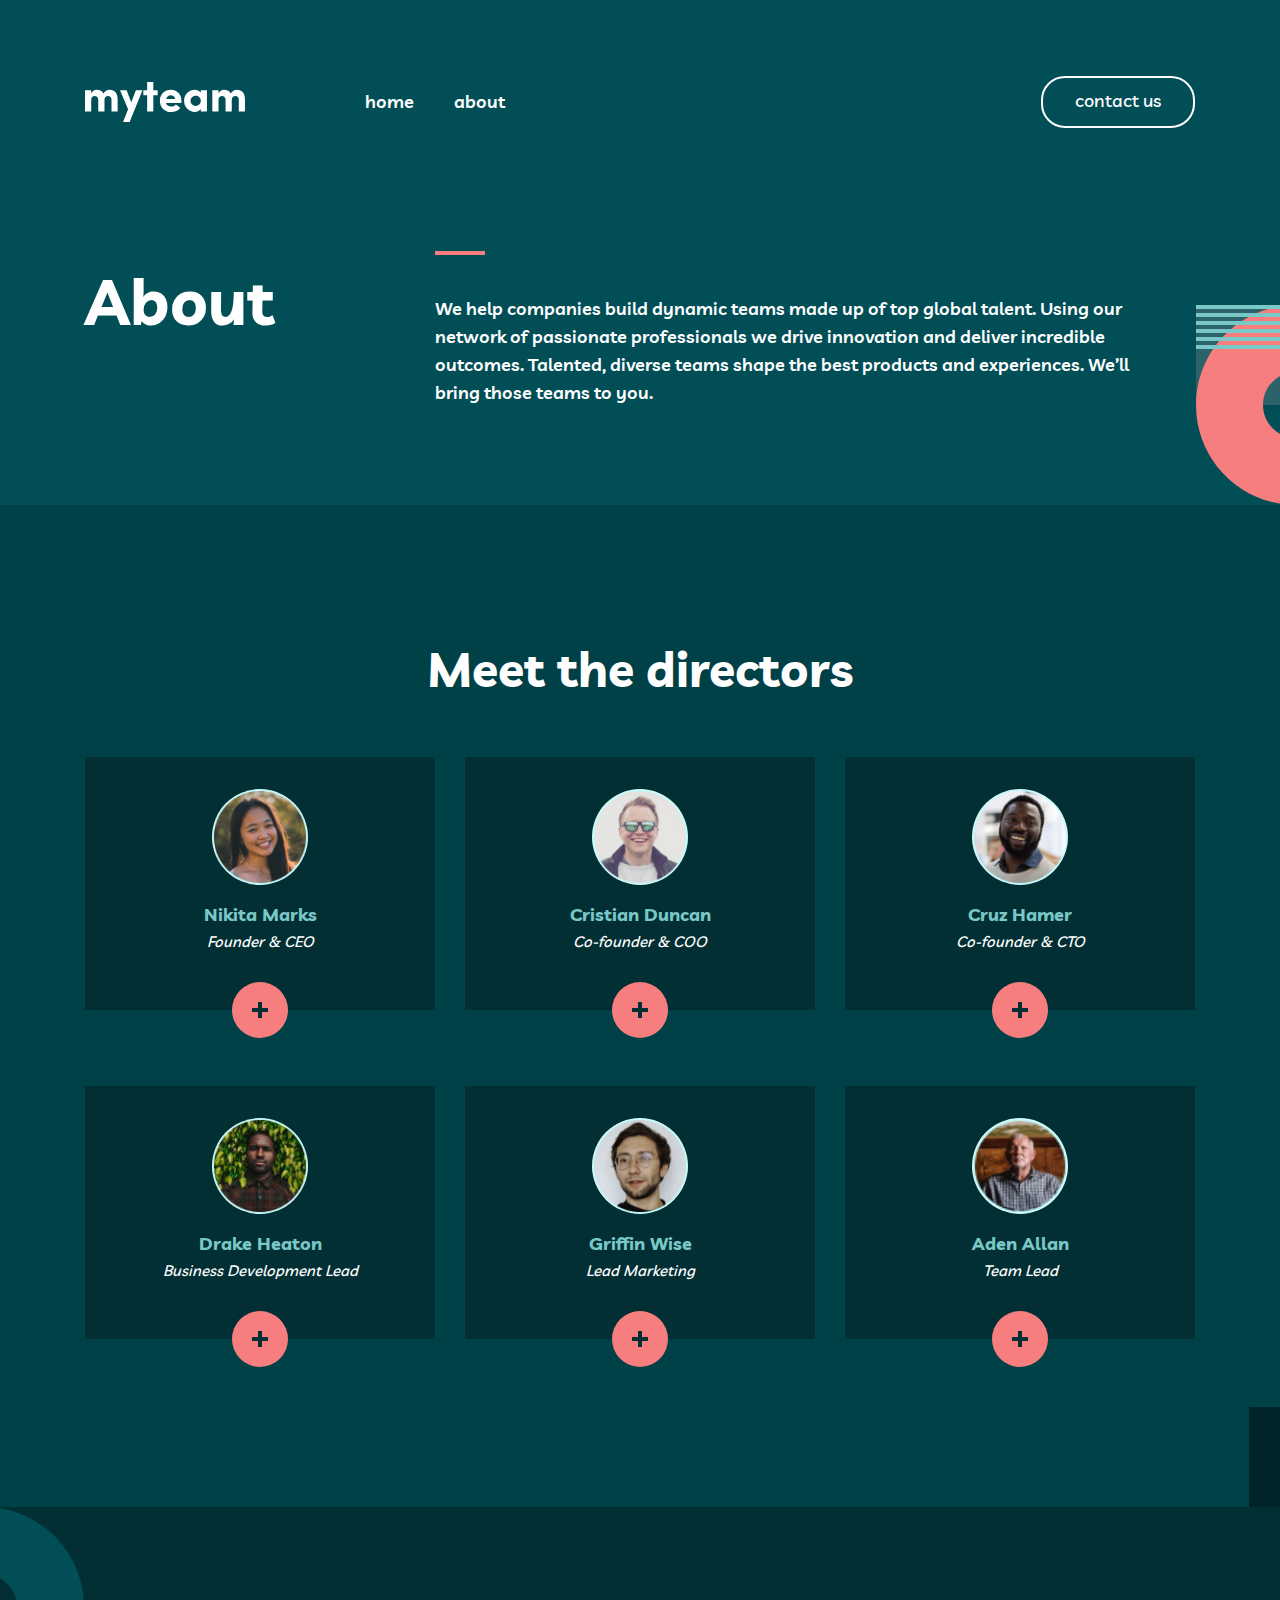
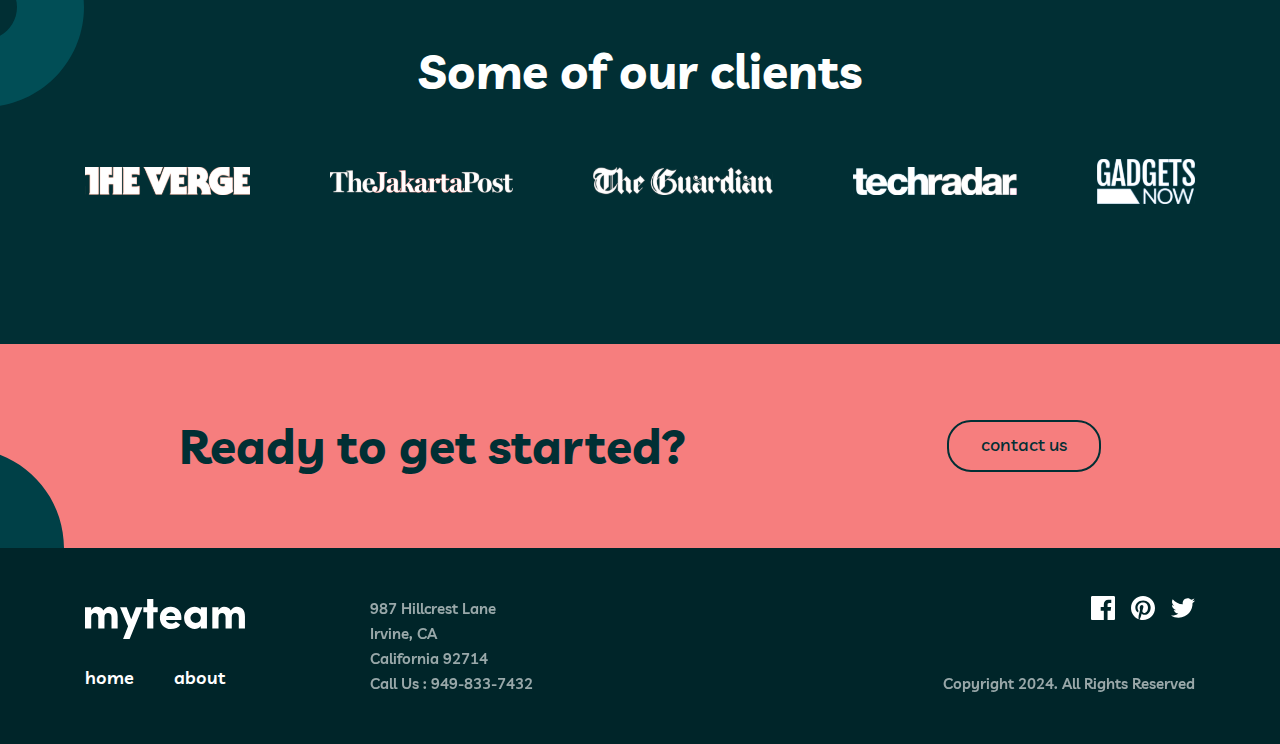
==== about.html @ db84885c "add about page" ====
<!DOCTYPE html>
<html lang="en">
<head>
  <meta charset="UTF-8">
  <meta name="viewport" content="width=device-width, initial-scale=1.0">
  <title>My team</title>

  <link rel="stylesheet" href="style/normalize.css">
  <link rel="stylesheet" href="style/style.css">
</head>
<body>

  <!-- SITE HEADER  -->
  <header class="site-header">
    <div class="site-header__container container">
      <a class="site-header__main-link logo" href="index.html">
        <img class="logo__img" src="./img/myteam.svg" alt="Site logo " width="160" height="40">
      </a>

      <ul class="sitenav">

        <li class="sitenav__list">
          <a class="sitenav__link" href="index.html">home</a>
        </li>
        <li class="sitenav__list">
          <a class="sitenav__link" href="about.html">about</a>
        </li>

      </ul>

      <button class="button button--green" type="button">contact us</button>
    </div>
  </header>
  <!-- /SITE HEADER  -->


  <!-- MAIN CONTENT  -->
  <main class="main-content">


    <!-- /AHERO  -->
    <div class="ahero">
      <div class="container">
        <div class="ahero__container">

         <div class="ahero__wrapper-title">
          <h2 class="ahero__title">About</h2>
         </div>

         <div class="ahero__wrapper-text">
          <p class="ahero__text">We help companies build dynamic teams made up of top global talent. Using our network of passionate professionals we drive innovation and deliver incredible outcomes. Talented, diverse teams shape the best products and experiences. We’ll bring those teams to you.</p>
         </div>

         <img class="ahero__posture" src="img/about__posture.svg" alt="" width="200" height="200">

        </div>
      </div>
    </div>
    <!-- /AHERO -->


    <!-- DIRECTORS  -->
    <div class="director">
      <div class="container">
        <div class="director__container">


          <!-- POSTURES  -->
          <img class="director__posture-left" src="img/directors-left.svg" alt="" width="200" height="200">
          <img class="director__posture-right" src="img/directors-right.svg" alt="" width="147" height="100">
          <!-- POSTURES  -->


          <h3 class="director__title">Meet the directors</h3>

          <ul class="director__list">

            <li class="director__item">

              <div class="director__item-inner">
                <img class="director__img" src="img/nikita.jpg" alt="Employee Image" width="96" height="96" srcset="img/nikita.jpg 1x,img/nikita@2x.jpg 2x">
              <span class="director__name">Nikita Marks</span>
              <span class="director__position">Founder & CEO</span>
              </div>



              <div class="director__item-inner-back back close">
               <span class="back__name">Nikita Marks</span>
               <span class="back__text">“Empowered teams create truly amazing products. Set the north star and let them follow it.”</span>
               <div class="back__socials">
                <a class="back__socials-link" href="#">
                  <svg class="back__socilas-icon"  width="24" height="20" viewBox="0 0 24 20" fill="none" xmlns="http://www.w3.org/2000/svg">
                    <path d="M24 2.55699C23.117 2.94899 22.168 3.21299 21.172 3.33199C22.189 2.72299 22.97 1.75799 23.337 0.607986C22.386 1.17199 21.332 1.58199 20.21 1.80299C19.313 0.845986 18.032 0.247986 16.616 0.247986C13.437 0.247986 11.101 3.21399 11.819 6.29299C7.728 6.08799 4.1 4.12799 1.671 1.14899C0.381 3.36199 1.002 6.25699 3.194 7.72299C2.388 7.69699 1.628 7.47599 0.965 7.10699C0.911 9.38799 2.546 11.522 4.914 11.997C4.221 12.185 3.462 12.229 2.69 12.081C3.316 14.037 5.134 15.46 7.29 15.5C5.22 17.123 2.612 17.848 0 17.54C2.179 18.937 4.768 19.752 7.548 19.752C16.69 19.752 21.855 12.031 21.543 5.10599C22.505 4.41099 23.34 3.54399 24 2.55699Z" fill="CurrentColor"/>
                    </svg>

                </a>
                <a class="back__socials-link" href="#">
                  <svg class="back__socilas-icon" width="20" height="20" viewBox="0 0 20 20" fill="none" xmlns="http://www.w3.org/2000/svg">
                    <g id="icon-linkedin">
                    <path id="Shape" fill-rule="evenodd" clip-rule="evenodd" d="M2 0H18C19.1 0 20 0.9 20 2V18C20 19.1 19.1 20 18 20H2C0.9 20 0 19.1 0 18V2C0 0.9 0.9 0 2 0ZM6 17V8H3V17H6ZM4.5 6.3C3.5 6.3 2.7 5.5 2.7 4.5C2.7 3.5 3.5 2.7 4.5 2.7C5.5 2.7 6.3 3.5 6.3 4.5C6.3 5.5 5.5 6.3 4.5 6.3ZM14 17H17V11.3C17 9.4 15.4 7.8 13.5 7.8C12.6 7.8 11.5 8.4 11 9.2V8H8V17H11V11.7C11 10.9 11.7 10.2 12.5 10.2C13.3 10.2 14 10.9 14 11.7V17Z" fill="CurrentColor"/>
                    </g>
                    </svg>

                </a>
               </div>
              </div>


              <button class="director__plus">
                <img class="director__button-icon" src="img/plus.svg" alt="" width="4" height="16">
              </button>
            </li>



            <li class="director__item">
              <div class="director__item-inner">
                <img class="director__img" src="img/cristian.jpg" alt="Employee Image" width="96" height="96" srcset="img/cristian.jpg 1x, img/cristian@2x.jpg 2x">
              <span class="director__name">Cristian Duncan</span>
              <span class="director__position">Co-founder & COO</span>

              </div>



              <div class="director__item-inner-back back close">
               <span class="back__name">Cristian Duncan</span>
               <span class="back__text">“Lorem ipsum dolor sit amet consectetur adipisicing elit. Consequuntur at eos blanditiis voluptates.”</span>
               <div class="back__socials">
                <a class="back__socials-link" href="#">
                  <svg class="back__socilas-icon"  width="24" height="20" viewBox="0 0 24 20" fill="none" xmlns="http://www.w3.org/2000/svg">
                    <path d="M24 2.55699C23.117 2.94899 22.168 3.21299 21.172 3.33199C22.189 2.72299 22.97 1.75799 23.337 0.607986C22.386 1.17199 21.332 1.58199 20.21 1.80299C19.313 0.845986 18.032 0.247986 16.616 0.247986C13.437 0.247986 11.101 3.21399 11.819 6.29299C7.728 6.08799 4.1 4.12799 1.671 1.14899C0.381 3.36199 1.002 6.25699 3.194 7.72299C2.388 7.69699 1.628 7.47599 0.965 7.10699C0.911 9.38799 2.546 11.522 4.914 11.997C4.221 12.185 3.462 12.229 2.69 12.081C3.316 14.037 5.134 15.46 7.29 15.5C5.22 17.123 2.612 17.848 0 17.54C2.179 18.937 4.768 19.752 7.548 19.752C16.69 19.752 21.855 12.031 21.543 5.10599C22.505 4.41099 23.34 3.54399 24 2.55699Z" fill="CurrentColor"/>
                    </svg>

                </a>
                <a class="back__socials-link" href="#">
                  <svg class="back__socilas-icon" width="20" height="20" viewBox="0 0 20 20" fill="none" xmlns="http://www.w3.org/2000/svg">
                    <g id="icon-linkedin">
                    <path id="Shape" fill-rule="evenodd" clip-rule="evenodd" d="M2 0H18C19.1 0 20 0.9 20 2V18C20 19.1 19.1 20 18 20H2C0.9 20 0 19.1 0 18V2C0 0.9 0.9 0 2 0ZM6 17V8H3V17H6ZM4.5 6.3C3.5 6.3 2.7 5.5 2.7 4.5C2.7 3.5 3.5 2.7 4.5 2.7C5.5 2.7 6.3 3.5 6.3 4.5C6.3 5.5 5.5 6.3 4.5 6.3ZM14 17H17V11.3C17 9.4 15.4 7.8 13.5 7.8C12.6 7.8 11.5 8.4 11 9.2V8H8V17H11V11.7C11 10.9 11.7 10.2 12.5 10.2C13.3 10.2 14 10.9 14 11.7V17Z" fill="CurrentColor"/>
                    </g>
                    </svg>

                </a>
               </div>
              </div>


              <button class="director__plus">
                <img class="director__button-icon" src="img/plus.svg" alt="" width="4" height="16">
              </button>
            </li>

            <li class="director__item">
             <div class="director__item-inner">
              <img class="director__img" src="img/cruz.jpg" alt="Employee Image" width="96" height="96" srcset="img/cruz.jpg 1x,img/cruz@2x.jpg 2x">
              <span class="director__name">Cruz Hamer</span>
              <span class="director__position">Co-founder & CTO</span>

             </div>



              <div class="director__item-inner-back back close">
               <span class="back__name">Cruz Hamer</span>
               <span class="back__text">“Lorem ipsum, dolor sit amet consectetur adipisicing elit. Architecto deleniti facere eos pariatur ullam!”</span>
               <div class="back__socials">
                <a class="back__socials-link" href="#">
                  <svg class="back__socilas-icon"  width="24" height="20" viewBox="0 0 24 20" fill="none" xmlns="http://www.w3.org/2000/svg">
                    <path d="M24 2.55699C23.117 2.94899 22.168 3.21299 21.172 3.33199C22.189 2.72299 22.97 1.75799 23.337 0.607986C22.386 1.17199 21.332 1.58199 20.21 1.80299C19.313 0.845986 18.032 0.247986 16.616 0.247986C13.437 0.247986 11.101 3.21399 11.819 6.29299C7.728 6.08799 4.1 4.12799 1.671 1.14899C0.381 3.36199 1.002 6.25699 3.194 7.72299C2.388 7.69699 1.628 7.47599 0.965 7.10699C0.911 9.38799 2.546 11.522 4.914 11.997C4.221 12.185 3.462 12.229 2.69 12.081C3.316 14.037 5.134 15.46 7.29 15.5C5.22 17.123 2.612 17.848 0 17.54C2.179 18.937 4.768 19.752 7.548 19.752C16.69 19.752 21.855 12.031 21.543 5.10599C22.505 4.41099 23.34 3.54399 24 2.55699Z" fill="CurrentColor"/>
                    </svg>

                </a>
                <a class="back__socials-link" href="#">
                  <svg class="back__socilas-icon" width="20" height="20" viewBox="0 0 20 20" fill="none" xmlns="http://www.w3.org/2000/svg">
                    <g id="icon-linkedin">
                    <path id="Shape" fill-rule="evenodd" clip-rule="evenodd" d="M2 0H18C19.1 0 20 0.9 20 2V18C20 19.1 19.1 20 18 20H2C0.9 20 0 19.1 0 18V2C0 0.9 0.9 0 2 0ZM6 17V8H3V17H6ZM4.5 6.3C3.5 6.3 2.7 5.5 2.7 4.5C2.7 3.5 3.5 2.7 4.5 2.7C5.5 2.7 6.3 3.5 6.3 4.5C6.3 5.5 5.5 6.3 4.5 6.3ZM14 17H17V11.3C17 9.4 15.4 7.8 13.5 7.8C12.6 7.8 11.5 8.4 11 9.2V8H8V17H11V11.7C11 10.9 11.7 10.2 12.5 10.2C13.3 10.2 14 10.9 14 11.7V17Z" fill="CurrentColor"/>
                    </g>
                    </svg>

                </a>
               </div>
              </div>


              <button class="director__plus">
                <img class="director__button-icon" src="img/plus.svg" alt="" width="4" height="16">
              </button>
            </li>

            <li class="director__item">
             <div class="director__item-inner">
               <img class="director__img" src="img/drake.jpg" alt="Employee Image" width="96" height="96" srcset="img/drake.jpg 1x, img/drake@2x.jpg 2x">
              <span class="director__name">Drake Heaton</span>
              <span class="director__position">Business Development Lead</span>

             </div>



              <div class="director__item-inner-back back close">
               <span class="back__name">Drake Heaton</span>
               <span class="back__text">“Lorem ipsum dolor sit amet, consectetur adipisicing elit. Ad, vel expedita.”</span>
               <div class="back__socials">
                <a class="back__socials-link" href="#">
                  <svg class="back__socilas-icon"  width="24" height="20" viewBox="0 0 24 20" fill="none" xmlns="http://www.w3.org/2000/svg">
                    <path d="M24 2.55699C23.117 2.94899 22.168 3.21299 21.172 3.33199C22.189 2.72299 22.97 1.75799 23.337 0.607986C22.386 1.17199 21.332 1.58199 20.21 1.80299C19.313 0.845986 18.032 0.247986 16.616 0.247986C13.437 0.247986 11.101 3.21399 11.819 6.29299C7.728 6.08799 4.1 4.12799 1.671 1.14899C0.381 3.36199 1.002 6.25699 3.194 7.72299C2.388 7.69699 1.628 7.47599 0.965 7.10699C0.911 9.38799 2.546 11.522 4.914 11.997C4.221 12.185 3.462 12.229 2.69 12.081C3.316 14.037 5.134 15.46 7.29 15.5C5.22 17.123 2.612 17.848 0 17.54C2.179 18.937 4.768 19.752 7.548 19.752C16.69 19.752 21.855 12.031 21.543 5.10599C22.505 4.41099 23.34 3.54399 24 2.55699Z" fill="CurrentColor"/>
                    </svg>

                </a>
                <a class="back__socials-link" href="#">
                  <svg class="back__socilas-icon" width="20" height="20" viewBox="0 0 20 20" fill="none" xmlns="http://www.w3.org/2000/svg">
                    <g id="icon-linkedin">
                    <path id="Shape" fill-rule="evenodd" clip-rule="evenodd" d="M2 0H18C19.1 0 20 0.9 20 2V18C20 19.1 19.1 20 18 20H2C0.9 20 0 19.1 0 18V2C0 0.9 0.9 0 2 0ZM6 17V8H3V17H6ZM4.5 6.3C3.5 6.3 2.7 5.5 2.7 4.5C2.7 3.5 3.5 2.7 4.5 2.7C5.5 2.7 6.3 3.5 6.3 4.5C6.3 5.5 5.5 6.3 4.5 6.3ZM14 17H17V11.3C17 9.4 15.4 7.8 13.5 7.8C12.6 7.8 11.5 8.4 11 9.2V8H8V17H11V11.7C11 10.9 11.7 10.2 12.5 10.2C13.3 10.2 14 10.9 14 11.7V17Z" fill="CurrentColor"/>
                    </g>
                    </svg>

                </a>
               </div>
              </div>


              <button class="director__plus">
                <img class="director__button-icon" src="img/plus.svg" alt="" width="4" height="16">
              </button>
            </li>

            <li class="director__item">
              <div class="director__item-inner">
                <img class="director__img" src="img/griffin.jpg" alt="Employee Image" width="96" height="96" srcset="img/griffin.jpg 1x, img/griffin@2x.jpg 2x">
              <span class="director__name">Griffin Wise</span>
              <span class="director__position">Lead Marketing</span>
              </div>



              <div class="director__item-inner-back back close">
               <span class="back__name">Griffin Wise</span>
               <span class="back__text">“Lorem, ipsum dolor sit amet consectetur adipisicing elit. Quibusdam debitis accusantium, officiis exercitationem hic labore.”</span>
               <div class="back__socials">
                <a class="back__socials-link" href="#">
                  <svg class="back__socilas-icon"  width="24" height="20" viewBox="0 0 24 20" fill="none" xmlns="http://www.w3.org/2000/svg">
                    <path d="M24 2.55699C23.117 2.94899 22.168 3.21299 21.172 3.33199C22.189 2.72299 22.97 1.75799 23.337 0.607986C22.386 1.17199 21.332 1.58199 20.21 1.80299C19.313 0.845986 18.032 0.247986 16.616 0.247986C13.437 0.247986 11.101 3.21399 11.819 6.29299C7.728 6.08799 4.1 4.12799 1.671 1.14899C0.381 3.36199 1.002 6.25699 3.194 7.72299C2.388 7.69699 1.628 7.47599 0.965 7.10699C0.911 9.38799 2.546 11.522 4.914 11.997C4.221 12.185 3.462 12.229 2.69 12.081C3.316 14.037 5.134 15.46 7.29 15.5C5.22 17.123 2.612 17.848 0 17.54C2.179 18.937 4.768 19.752 7.548 19.752C16.69 19.752 21.855 12.031 21.543 5.10599C22.505 4.41099 23.34 3.54399 24 2.55699Z" fill="CurrentColor"/>
                    </svg>

                </a>
                <a class="back__socials-link" href="#">
                  <svg class="back__socilas-icon" width="20" height="20" viewBox="0 0 20 20" fill="none" xmlns="http://www.w3.org/2000/svg">
                    <g id="icon-linkedin">
                    <path id="Shape" fill-rule="evenodd" clip-rule="evenodd" d="M2 0H18C19.1 0 20 0.9 20 2V18C20 19.1 19.1 20 18 20H2C0.9 20 0 19.1 0 18V2C0 0.9 0.9 0 2 0ZM6 17V8H3V17H6ZM4.5 6.3C3.5 6.3 2.7 5.5 2.7 4.5C2.7 3.5 3.5 2.7 4.5 2.7C5.5 2.7 6.3 3.5 6.3 4.5C6.3 5.5 5.5 6.3 4.5 6.3ZM14 17H17V11.3C17 9.4 15.4 7.8 13.5 7.8C12.6 7.8 11.5 8.4 11 9.2V8H8V17H11V11.7C11 10.9 11.7 10.2 12.5 10.2C13.3 10.2 14 10.9 14 11.7V17Z" fill="CurrentColor"/>
                    </g>
                    </svg>

                </a>
               </div>
              </div>



              <button class="director__plus">
                <img class="director__button-icon" src="img/plus.svg" alt="" width="4" height="16">
              </button>
            </li>

            <li class="director__item">
             <div class="director__item-inner">
               <img class="director__img" src="img/arthur.jpg" alt="Employee Image" width="96" height="96" srcset="img/arthur.jpg 1x,img/arthur@2x.jpg 2x">
              <span class="director__name">Aden Allan</span>
              <span class="director__position">Team Lead</span>

             </div>



              <div class="director__item-inner-back back close">
               <span class="back__name">Aden AllanqSW</span>
               <span class="back__text">“Empowered teams create truly amazing products. Set the north star and let them follow it.”</span>
               <div class="back__socials">
                <a class="back__socials-link" href="#">
                  <svg class="back__socilas-icon"  width="24" height="20" viewBox="0 0 24 20" fill="none" xmlns="http://www.w3.org/2000/svg">
                    <path d="M24 2.55699C23.117 2.94899 22.168 3.21299 21.172 3.33199C22.189 2.72299 22.97 1.75799 23.337 0.607986C22.386 1.17199 21.332 1.58199 20.21 1.80299C19.313 0.845986 18.032 0.247986 16.616 0.247986C13.437 0.247986 11.101 3.21399 11.819 6.29299C7.728 6.08799 4.1 4.12799 1.671 1.14899C0.381 3.36199 1.002 6.25699 3.194 7.72299C2.388 7.69699 1.628 7.47599 0.965 7.10699C0.911 9.38799 2.546 11.522 4.914 11.997C4.221 12.185 3.462 12.229 2.69 12.081C3.316 14.037 5.134 15.46 7.29 15.5C5.22 17.123 2.612 17.848 0 17.54C2.179 18.937 4.768 19.752 7.548 19.752C16.69 19.752 21.855 12.031 21.543 5.10599C22.505 4.41099 23.34 3.54399 24 2.55699Z" fill="CurrentColor"/>
                    </svg>

                </a>
                <a class="back__socials-link" href="#">
                  <svg class="back__socilas-icon" width="20" height="20" viewBox="0 0 20 20" fill="none" xmlns="http://www.w3.org/2000/svg">
                    <g id="icon-linkedin">
                    <path id="Shape" fill-rule="evenodd" clip-rule="evenodd" d="M2 0H18C19.1 0 20 0.9 20 2V18C20 19.1 19.1 20 18 20H2C0.9 20 0 19.1 0 18V2C0 0.9 0.9 0 2 0ZM6 17V8H3V17H6ZM4.5 6.3C3.5 6.3 2.7 5.5 2.7 4.5C2.7 3.5 3.5 2.7 4.5 2.7C5.5 2.7 6.3 3.5 6.3 4.5C6.3 5.5 5.5 6.3 4.5 6.3ZM14 17H17V11.3C17 9.4 15.4 7.8 13.5 7.8C12.6 7.8 11.5 8.4 11 9.2V8H8V17H11V11.7C11 10.9 11.7 10.2 12.5 10.2C13.3 10.2 14 10.9 14 11.7V17Z" fill="CurrentColor"/>
                    </g>
                    </svg>

                </a>
               </div>
              </div>


              <button class="director__plus">
                <img class="director__button-icon" src="img/plus.svg" alt="" width="4" height="16">
              </button>
            </li>

          </ul>
        </div>
      </div>
    </div>
    <!-- /DIRECTORS  -->


    <!-- CLIENTS  -->
    <div class="clients">
      <div class="container">
        <div class="clients__content">
          <h2 class="clients__content-title">Some of our clients</h2>

          <img class="clients__circle" src="img/clients-circle.svg" alt="" width="200" height="200">

          <ul class="clients__list">

            <li class="clients__item">
              <img class="clients__brand-logo" src="img/the-verge@2x.svg" alt="Clients' Brand Logo" width="165" height="28">
            </li>
            <li class="clients__item">
              <img class="clients__brand-logo" src="img/the-jakarta-post@2x.svg" alt="Clients' Brand Logo" width="184" height="23">
            </li>
            <li class="clients__item">
              <img class="clients__brand-logo" src="img/the-guardian.svg" alt="Clients' Brand Logo" width="180" height="28">
            </li>
            <li class="clients__item">
              <img class="clients__brand-logo" src="img/techradar@2x.svg" alt="Clients' Brand Logo" width="165" height="28">
            </li>
            <li class="clients__item">
              <img class="clients__brand-logo" src="img/gadgets-now.svg" alt="Clients' Brand Logo" width="98" height="45">
            </li>

          </ul>
        </div>
      </div>
    </div>
    <!-- /CLIENTS  -->


    <!-- CTA  -->
    <div class="cta">
      <div class="cta__container container">

        <img class="cta__posture" src="img/cta__posture.svg" alt="" width="200" height="244">

        <h2 class="cta__title">Ready to get started?</h2>
        <button class="button button--reddish">contact us</button>
      </div>
    </div>
    <!-- /CTA  -->

  </main>
  <!-- /MAIN CONTENT  -->



  <!-- SITE FOOTER  -->
  <footer class="site-footer">
    <div class="site-footer__container container">
      <div class="site-footer__main-links">
        <a class="site-footer__main-link " href="index.html">
          <img class="logo__img" src="./img/myteam.svg" alt="Site logo " width="160" height="40">
        </a>

        <div class="site-footer__main-link-inner">
          <ul class="sitenav sitenav-footer">

            <li class="sitenav__list">
              <a class="sitenav__link sitenav__link-footer" href="#">home</a>
            </li>
            <li class="sitenav__list">
              <a class="sitenav__link sitenav__link-footer" href="#">about</a>
            </li>

          </ul>

        </div>
      </div>

      <div class="site-footer__info">
        <p class="site-footer__info-text">
          987  Hillcrest Lane <br> Irvine, CA <br> California 92714 <br> Call Us : 949-833-7432
        </p>
      </div>

      <div class="site-footer__socials">
        <div class="site-footer__socials-list">
          <svg class="site-footer__socials-list-item" width="24" height="24" viewBox="0 0 24 24" fill="none" xmlns="http://www.w3.org/2000/svg">
            <path d="M22.675 0H1.325C0.593 0 0 0.593 0 1.325V22.676C0 23.407 0.593 24 1.325 24H12.82V14.706H9.692V11.084H12.82V8.413C12.82 5.313 14.713 3.625 17.479 3.625C18.804 3.625 19.942 3.724 20.274 3.768V7.008L18.356 7.009C16.852 7.009 16.561 7.724 16.561 8.772V11.085H20.148L19.681 14.707H16.561V24H22.677C23.407 24 24 23.407 24 22.675V1.325C24 0.593 23.407 0 22.675 0Z" fill="currentColor"/>
            </svg>


            <svg class="site-footer__socials-list-item" width="24" height="24" viewBox="0 0 24 24" fill="none" xmlns="http://www.w3.org/2000/svg">
              <path d="M12 0C5.373 0 0 5.372 0 12C0 17.084 3.163 21.426 7.627 23.174C7.522 22.225 7.427 20.769 7.669 19.733C7.887 18.796 9.076 13.768 9.076 13.768C9.076 13.768 8.717 13.049 8.717 11.986C8.717 10.318 9.684 9.072 10.888 9.072C11.911 9.072 12.406 9.841 12.406 10.762C12.406 11.791 11.751 13.33 11.412 14.757C11.129 15.951 12.011 16.926 13.189 16.926C15.322 16.926 16.961 14.677 16.961 11.431C16.961 8.558 14.897 6.549 11.949 6.549C8.535 6.549 6.531 9.11 6.531 11.756C6.531 12.787 6.928 13.894 7.424 14.494C7.522 14.613 7.536 14.718 7.507 14.839L7.174 16.199C7.121 16.419 7 16.466 6.772 16.36C5.273 15.662 4.336 13.471 4.336 11.711C4.336 7.926 7.086 4.449 12.265 4.449C16.428 4.449 19.663 7.416 19.663 11.38C19.663 15.516 17.056 18.844 13.436 18.844C12.22 18.844 11.077 18.213 10.686 17.466L9.938 20.319C9.667 21.362 8.936 22.669 8.446 23.465C9.57 23.812 10.763 24 12 24C18.627 24 24 18.627 24 12C24 5.372 18.627 0 12 0Z" fill="currentColor"/>
              </svg>


              <svg class="site-footer__socials-list-item" width="24" height="20" viewBox="0 0 24 20" fill="none" xmlns="http://www.w3.org/2000/svg">
                <path d="M24 2.55699C23.117 2.94899 22.168 3.21299 21.172 3.33199C22.189 2.72299 22.97 1.75799 23.337 0.607986C22.386 1.17199 21.332 1.58199 20.21 1.80299C19.313 0.845986 18.032 0.247986 16.616 0.247986C13.437 0.247986 11.101 3.21399 11.819 6.29299C7.728 6.08799 4.1 4.12799 1.671 1.14899C0.381 3.36199 1.002 6.25699 3.194 7.72299C2.388 7.69699 1.628 7.47599 0.965 7.10699C0.911 9.38799 2.546 11.522 4.914 11.997C4.221 12.185 3.462 12.229 2.69 12.081C3.316 14.037 5.134 15.46 7.29 15.5C5.22 17.123 2.612 17.848 0 17.54C2.179 18.937 4.768 19.752 7.548 19.752C16.69 19.752 21.855 12.031 21.543 5.10599C22.505 4.41099 23.34 3.54399 24 2.55699Z" fill="CurrentColor"/>
                </svg>

        </div>

        <p class="site-footer__socials-text">Copyright 2024. All Rights Reserved</p>
      </div>

    </div>
  </footer>
  <!-- /SITE FOOTER  -->

 <script src="js/main.js"></script>
</body>
</html>
---- style/style.css ----
/* CUSTOM PROPS  */
:root {
  --white: rgb(255, 255, 255) ;
  --midnight-green: #014e56;
  --light-colar: #f67e7e;
  --rapture-blue: #79c8c7;
  --police-blue: #2c6269;
  --deep-green: #004047;
  --state-green: #012f34;
  --dark-green: #002529;
}

/* GLOBAL STYLES*/
html {
  box-sizing: border-box;
  height: 100%;
  scroll-behavior: smooth;
}
*,
*::before,
*::after {
  box-sizing: inherit;
}
body {
 display: flex;
 flex-direction: column;
 padding: 0%;
 margin: 0%;
 height: 100%;
 font-family: 'Livvic',"Arial",sans-serif;
 background-color: #fff;
 color: var(--white);
 font-size: 15px;
 font-weight: 600;
 line-height: 25px;
 letter-spacing: 0px;
 overflow-x: hidden;
}
img {
  max-width: 100%;
  height: auto;
}

/* CONTAINER */
.container {
width: 100%;
max-width: 1150px;
margin-right: auto;
margin-left: auto;
padding-left: 20px;
padding-right: 20px;
}

.main-content {
  flex-grow: 0;
}

/* FONTS  */
/* livvic-500 - latin */
@font-face {
  font-display: swap; /* Check https://developer.mozilla.org/en-US/docs/Web/CSS/@font-face/font-display for other options. */
  font-family: 'Livvic';
  font-style: normal;
  font-weight: 500;
  src: url('../fonts/livvic-v14-latin-500.woff2') format('woff2'); /* Chrome 36+, Opera 23+, Firefox 39+, Safari 12+, iOS 10+ */
}
/* livvic-600 - latin */
@font-face {
  font-display: swap; /* Check https://developer.mozilla.org/en-US/docs/Web/CSS/@font-face/font-display for other options. */
  font-family: 'Livvic';
  font-style: normal;
  font-weight: 600;
  src: url('../fonts/livvic-v14-latin-600.woff2') format('woff2'); /* Chrome 36+, Opera 23+, Firefox 39+, Safari 12+, iOS 10+ */
}
/* livvic-700 - latin */
@font-face {
  font-display: swap; /* Check https://developer.mozilla.org/en-US/docs/Web/CSS/@font-face/font-display for other options. */
  font-family: 'Livvic';
  font-style: normal;
  font-weight: 700;
  src: url('../fonts/livvic-v14-latin-700.woff2') format('woff2'); /* Chrome 36+, Opera 23+, Firefox 39+, Safari 12+, iOS 10+ */
}



/* BUTTONS  */
.button {
  padding: 9px 32px 11px;
  margin: 0;
  border: 0;
  border-radius: 24px;
  font-size: 18px;
  line-height: 28px;
  cursor: pointer;
  transition: transform 0.3s ;
}
.button:active {
  transform: translateY(3px);
}
.button--green {
  color: var(--white);
  background-color: transparent;
  border: 2px solid var(--white);
}
.button--green:hover {
  color: var(--dark-green);
  background-color: var(--white);
}
.button--reddish {
  color: var(--state-green);
  background-color: transparent;
  border: 2px solid var(--state-green);
}
.button--reddish:hover {
  color: var(--white);
  background-color: var(--state-green);
}



/* SITE HEADER  */
.site-header {
  padding-top: 73px;
  padding-bottom: 120px;
  background-color: var(--midnight-green);
}
.site-header__container {
  display: flex;
  align-items: center;

}
.site-header__main-link {
  text-decoration: none;
}
.site-header__main-link:hover {
  opacity: 0.8;
}
.site-header__main-link:active {
  opacity: 0.6;
}
.logo {
  margin-right: 80px;
}
.logo__img {
  display: block;
  width: 160px;
  height: 40px;
  object-fit: contain;
}
.sitenav {
 display: flex;
 align-items: center;
 margin-right: auto;
}
.sitenav__list {
  list-style-type: none;
  padding: 0;
  margin: 0;
}
.sitenav__list:not(:last-child){
  margin-right: 40px;
}
.sitenav__link {
  color: var(--white);
  font-size: 18px;
  line-height: 28px;
  text-decoration: none;
}
.sitenav__link:hover {
  color: var(--light-colar);
}
.sitenav__link:active {
  opacity: 0.6;
}




/* HERO  */
.hero {
  padding-top: 9px;
  padding-bottom: 250px;
  background-color: var(--midnight-green);
}
.hero__container {
  position: relative;
  display: flex;
  align-items: flex-start;
}
.hero__content {
  display: flex;
  width: 635px;
  height: 200px;
}
.hero__content-title {
  margin: 0;
  margin-right: 30px;
  font-size: 100px;
  font-weight: 700;
  line-height: 100px;
}
.hero__content-title-reddish {
  color: var(--light-colar);
}
.hero__content-text {
  margin: 0;
  width: 445px;
  height: 112px;
  font-size: 18px;
  line-height: 28px;

}
.hero__content-text::before {
  display: block;
  width: 50px;
  height: 4px;
  margin-bottom: 79px;
  background-color: var(--rapture-blue);
  content: "";
}


.hero__content-posture-one {
  position: absolute;
  left: -238px;
  top: 0;
}


.hero__content-posture-double {
  position: absolute;
  bottom: -350px;
  right: 22px;
}




/* SITE FOOTER  */
.site-footer {
  position: relative;
  z-index: 9999;
  padding-top: 48px;
  padding-bottom: 48px;
  background-color: var(--dark-green);
}
.site-footer__container {
  display: flex;
  align-items: center;
}
.site-footer__main-links {
  display: flex;
  flex-direction: column;
  margin-right: 125px;
}
.site-footer__main-link {
  margin-bottom: 25px;
}
.site-footer__main-link-inner {
  display: flex;
  align-items: center;
}
.sitenav-footer {
  padding: 0;
  margin: 0%;
}
.site-footer__info {
  width: 445px;
  height: 100px;
  margin-right: auto;
  opacity: 0.6;
}
.site-footer__info-text {
  margin: 0%;
  color: var(--white);
  font-size: 15px;
  line-height: 25px;
}
.site-footer__socials {
  display: flex;
  flex-direction: column;
}
.site-footer__socials-list {
  display: flex;
  align-items: center;
  justify-content: flex-end;
}
.site-footer__socials-list-item:not(:last-child) {
   margin-right: 16px;
}
.site-footer__socials-list-item:hover {
  color: var(--light-colar);
}
.site-footer__socials-list-item:active {
  opacity: 0.6;
}
.site-footer__socials-text {
  margin: 0%;
  margin-top: 51px;
  color: var(--white);
  font-weight: 600;
  line-height: 25px;
  text-transform: capitalize;
  opacity: 0.6;
}

/* CTA  */
.cta {
  position: relative;
  z-index: 9999;
  padding-top: 76px;
  padding-bottom: 76px;
  background-color: var(--light-colar);
}
.cta__container {
  position: relative;
  display: flex;
  align-items: center;
  justify-content: center;
}
.cta__title {
  margin: 0;
  margin-right: 260px;
  color: rgb(1, 47, 52);
  font-size: 48px;
  font-weight: 700;
  line-height: 48px;
}

.cta__posture {
  position: absolute;
  bottom: -176px;
  left: -201px;
  width: 200px;
  height: 244px;

}


/* FEATURE  */
.feature {
  position: relative;
  padding-top: 140px;
  padding-bottom: 140px;
  background-color: var(--state-green);
  z-index: 9999;
}
.feature__container {
  position: relative;
  display: flex;
  align-items: flex-start;
}
.feature__line {
  margin: 0;
  margin-bottom: 54px;
  border: 0;
  width: 50px;
  height: 4px;
  background-color: var(--light-colar);
}
.feature__title {
  margin: 0;
  margin-right: 125px;
  font-size: 48px;
  font-weight: 700;
  line-height: 48px;
}
.feature__list {
  list-style: none;
  margin: 0;
  padding: 0%;
}
.features__item {
  display: flex;
  align-items: flex-start;
}
.features__item:not(:last-child){
  margin-bottom: 32px;
}
.feature__img {
  display: block;
  margin-right: 23px;
  width: 72px;
  height: 72px;
  object-fit: cover;
}
.feature__inner-title {
  margin: 0;
  margin-bottom: 16px;
  color: var(--light-colar);
  font-size: 18px;
  font-weight: 700;
  line-height: 28px;
}
.feature__inner-text {
  margin: 0;
  opacity: 0.8;
}


.feature__posture {
  position: absolute;
  bottom: -140px;
  right: -265px;
}


/* STORY  */
.story {
  padding-top: 140px;
  padding-bottom: 140px;
  background-color: var(--deep-green);
}
.story__content {
  position: relative;
}
.story__title {
  margin: 0;
  margin-bottom: 92px;
  font-size: 48px;
  font-weight: 700;
  line-height: 48px;
  text-align: center;
}
.story__title-dif {
  color: var(--rapture-blue);
}
.story__list {
  display: flex;
  align-items: flex-start;
  justify-content: space-between;
  list-style-type: none;
  padding: 0%;
  margin: 0;
}
.story__sign {
  position: absolute;
  left: 138px;
  top: -36px;
  z-index: -1;
}
.story__item {
  display: flex;
  flex-direction: column;
}
.story__item:not(:last-child) {
  margin-right: 30px;
}
.story__quote {
  position: relative;
  z-index: 9999;
  margin: 0;
  margin-bottom: 24px;
  text-align: center;
}
.story__auther {
  margin: 0;
  margin-bottom: 2px;
  color: var(--rapture-blue);
  font-size: 18px;
  font-weight: 700;
  line-height: 28px;
  text-align: center;
}
.story__auther-position {
  margin: 0;
  margin-bottom: 32px;
  font-size: 13px;
  font-weight: 500;
  font-style: italic;
  line-height: 18px;
  letter-spacing: 0px;
  text-align: center;
}
.story__auther-img {
  display: block;
  margin-left: auto;
  margin-right: auto;
  width: 62px;
  height: 62px;
  object-fit: contain;
  border-radius: 50%;

}



.story__posture-left {
  position: absolute;
  top: -140px;
  left: -201px;
  width: 147px;
  height: 100px;
}

.story__posture-right {
  position: absolute;
  right: -201px;
  bottom: -240px;
  width: 200px;
  height: 200px;
}


  /* ABOUT  */
  .ahero {
    background-color: var(--midnight-green);
    padding-bottom: 142px;
  }
  .ahero__container {
    position: relative;
    display: flex;
    align-items: flex-start;
  }
  .ahero__posture {
    position: absolute;
    right: -201px;
    bottom: -142px;
  }
  .ahero__wrapper-title {
    width: 350px;
    height: 100px;
  }
  .ahero__title {
    margin: 0;
    margin-right: 30px;
    font-size: 64px;
    font-weight: 700;
    line-height: 100px;
  }
  .ahero__wrapper-text {
    width: 730px;
    height: 112px
  }
  .ahero__text {
    margin: 0;
    font-size: 18px;
    line-height: 28px;
  }
  .ahero__text::before {
    display: block;
    width: 50px;
    height: 4px;
    margin-bottom: 40px;
    background-color: var(--light-colar);
    content: "";
  }



  /* DIRECTOR  */
  .director {
    padding-top: 140px;
    padding-bottom: 92px;
    background-color: var(--deep-green);
  }

  .director__container {
    position: relative;
    display: flex;
    flex-direction: column;
  }
  .director__posture-right {
    position: absolute;
    right: -201px;
    bottom: -92px;
  }
  .director__posture-left {
    position: absolute;
    top: -140px;
    left: -301px;
  }
  .director__title {
    margin: 0;
    margin-bottom: 64px;
    font-size: 48px;
    font-weight: 700;
    line-height: 48px;
    text-align: center;
  }
  .director__list {
    display: flex;
    flex-wrap: wrap;
    align-items: center;
    list-style-type: none;
    padding: 0;
    margin: 0%;
    margin-left: -30px;
  }
  .director__item {
    position: relative;
    background-color: var(--state-green);
    margin-bottom: 76px;
    margin-left: 30px;
  }

  .director__item-inner {
    display: flex;
    justify-content: center;
    flex-direction: column;
    margin: 32px 24px 56px;
    width: 302px;
    height: 165px;
  }
  .director__item-inner-back {
    display: flex;
    justify-content: center;
    flex-direction: column;
    margin: 32px 24px 56px;
    width: 302px;
    height: 165px;
  }
  .back__name {
    margin-bottom: 8px;
    color: var(--rapture-blue);
    font-size: 18px;
    font-weight: 700;
    line-height: 28px;
    text-align: center;
  }
  .back__text {
    margin-bottom: 24px;
    text-align: center;
  }
  .back__socials {
    display: flex;
    justify-content: center;
    align-items: center;
  }
  .back__socials-link {
    color: var(--white);
    text-decoration: none;
  }
  .back__socials-link:not(:last-child){
    margin-right: 16px;
  }
  .back__socials-link:hover {
    color: var(--light-colar);
  }
  .back__socials-link:active {
    opacity: 0.6;
  }
  .back__socilas-icon {
    display: block;
    width: 24px;
    height: 20px;
    object-fit: cover;
  }

  .close {
    display: none;
  }
  .open {
    display: flex;
  }

  .director__img {
    width: 96px;
    height: 96px;
    margin: 0 auto 16px;
    border-radius: 50%;
    object-fit: contain;
  }
  .director__name {
    color: var(--rapture-blue);
    font-size: 18px;
    font-weight: 700;
    line-height: 28px;
    text-align: center;
  }
  .director__position {
    font-style: italic;
    font-weight: 500;
    text-align: center;
  }
  .director__plus {
    position: absolute;
    bottom: -28px;
    right: 42%;

    border: 0;
    padding: 0;

    width: 56px;
    height: 56px;
    border-radius: 50%;
    background-color: var(--light-colar);
    cursor: pointer;
  }
  .director__plus:hover {
    background-color: var(--rapture-blue);
  }
  .director__plus:active {
    opacity: 0.6;
  }


  .director__plus-active {
      background-color: var(--rapture-blue);
  }
  .director__buttom-icon-active {
    transform: rotate(45.00deg);
  }


  .director__button-icon {
    display: block;
    margin-left: auto;
    margin-right: auto;
    width: 16px;
    height: 16px;
    object-fit: contain;
  }


  /* CLIENTS  */
  .clients {
    padding-top: 140px;
    padding-bottom: 140px;
    background-color: var(--state-green);
  }
  .clients__content {
    position: relative;
    display: flex;
    flex-direction: column;
  }
  .clients__circle {
    position: absolute;
    top: -140px;
    left: -201px;
  }
  .clients__content-title {
    margin: 0;
    margin-bottom: 64px;
    font-size: 48px;
    font-weight: 700;
    line-height: 48px;
    letter-spacing: 0px;
    text-align: center;
  }
  .clients__list {
    display: flex;
    align-items: center;
    list-style-type: none;
    margin: 0;
    padding: 0;
  }
  .clients__item:not(:last-child){
    margin-right: 80px;
  }
  .clients__brand-logo {
    display: block;
    object-fit: cover;
  }
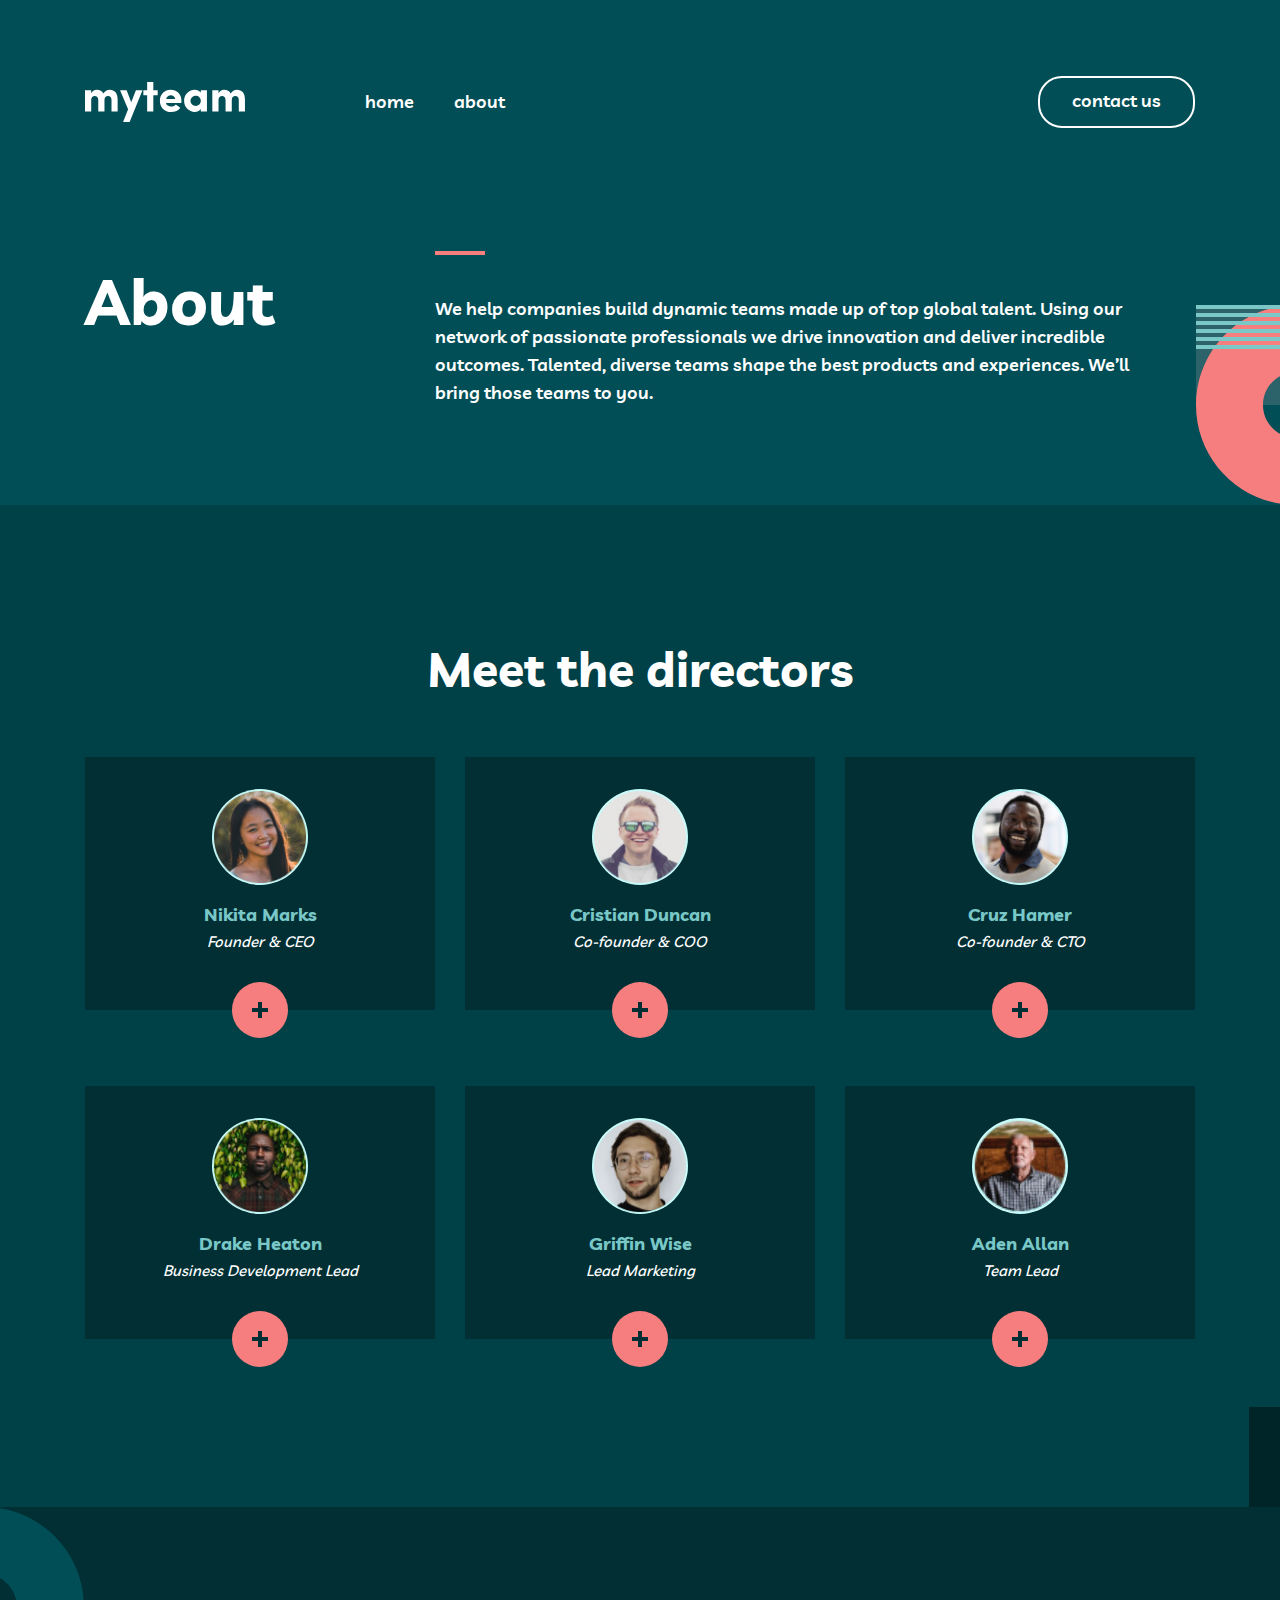
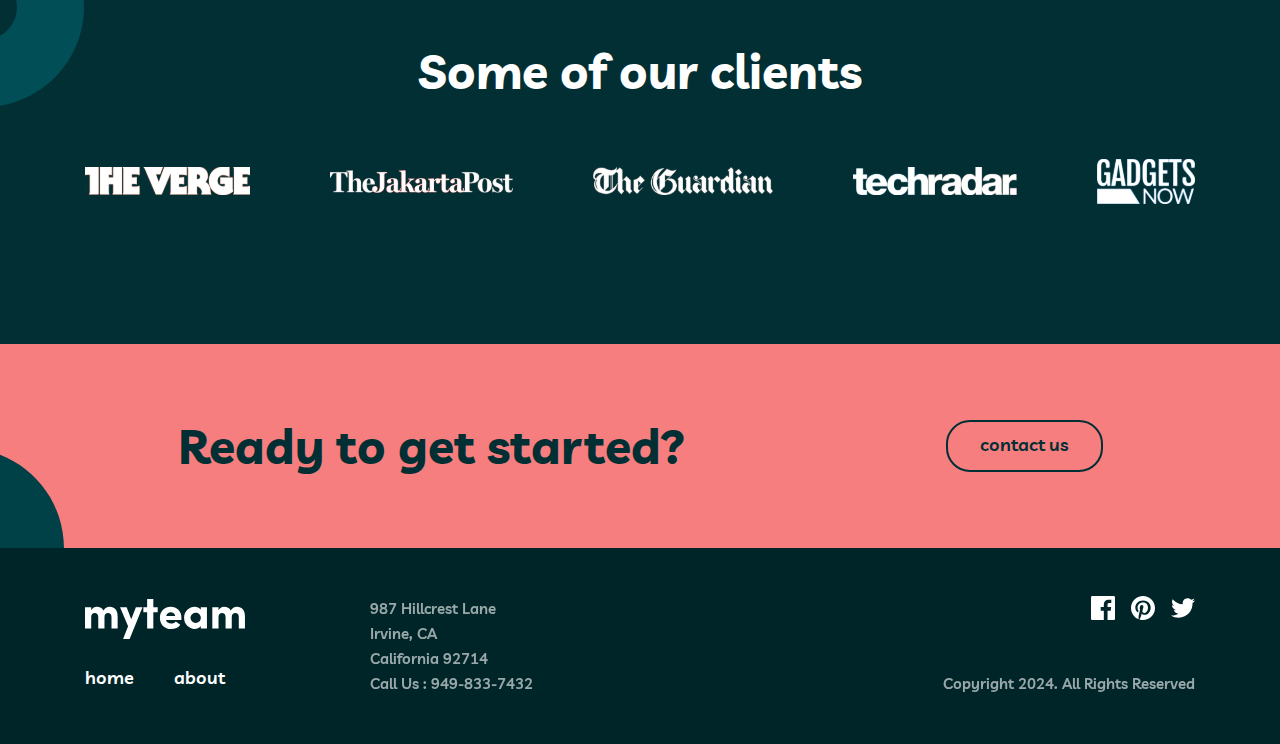
==== commit 1c7d0a7b: "chnage button element to a (link)" ====
--- a/about.html
+++ b/about.html
@@ -28,7 +28,7 @@
 
       </ul>
 
-      <button class="button button--green" type="button">contact us</button>
+      <a class="button button--green" href="contact.html">contact us</a>
     </div>
   </header>
   <!-- /SITE HEADER  -->
@@ -346,7 +346,7 @@
         <img class="cta__posture" src="img/cta__posture.svg" alt="" width="200" height="244">
 
         <h2 class="cta__title">Ready to get started?</h2>
-        <button class="button button--reddish">contact us</button>
+        <a class="button button--reddish" href="contact.html">contact us</a>
       </div>
     </div>
     <!-- /CTA  -->
@@ -368,10 +368,10 @@
           <ul class="sitenav sitenav-footer">
 
             <li class="sitenav__list">
-              <a class="sitenav__link sitenav__link-footer" href="#">home</a>
+              <a class="sitenav__link sitenav__link-footer" href="index.html">home</a>
             </li>
             <li class="sitenav__list">
-              <a class="sitenav__link sitenav__link-footer" href="#">about</a>
+              <a class="sitenav__link sitenav__link-footer" href="about.html">about</a>
             </li>
 
           </ul>
--- a/style/style.css
+++ b/style/style.css
@@ -20,6 +20,10 @@
 *::before,
 *::after {
   box-sizing: inherit;
+}
+*:focus {
+  outline: none;
+  outline-offset: 0;
 }
 body {
  display: flex;
@@ -85,6 +89,7 @@
 
 /* BUTTONS  */
 .button {
+  display: inline-block;
   padding: 9px 32px 11px;
   margin: 0;
   border: 0;
@@ -92,6 +97,7 @@
   font-size: 18px;
   line-height: 28px;
   cursor: pointer;
+  text-decoration: none;
   transition: transform 0.3s ;
 }
 .button:active {
@@ -751,4 +757,141 @@
   .clients__brand-logo {
     display: block;
     object-fit: cover;
-  }+  }
+
+
+  /* CONTACT  */
+  .contact {
+    padding-bottom: 114px;
+    background-color: var(--midnight-green);
+  }
+  .contact__page {
+    display: flex;
+    align-items: center;
+  }
+  .contact__info {
+    display: flex;
+    flex-direction: column;
+    margin-right: auto;
+  }
+  .contact__info-title {
+    margin: 0;
+    margin-bottom: 16px;
+    font-size: 64px;
+    font-weight: 700;
+    line-height: 100px;
+  }
+  .contact__info-title--small {
+    margin: 0;
+    margin-bottom: 32px;
+    color: var(--light-colar);
+    font-size: 32px;
+    font-weight: 700;
+    line-height: 48px;
+  }
+  .contact__info-list {
+    list-style: none;
+    margin: 0;
+    padding: 0;
+  }
+  .contact__info-item {
+    display: flex;
+    align-items: center;
+  }
+  .contact__info-item:not(:last-child) {
+    margin-bottom: 8px;
+  }
+  .contact__info-img {
+    display: block;
+    margin-right: 23px;
+    width: 72px;
+    height: 72px;
+    object-fit: contain;
+  }
+  .contact__info-text {
+    margin: 0;
+    font-size: 18px;
+    font-weight: 700;
+    line-height: 28px;
+  }
+
+/* FORM  */
+.contact__form {
+  display: flex;
+  flex-direction: column;
+  margin-left: 32px;
+}
+.contact__form-input {
+  padding: 0 81px 17px 14px ;
+  width: 540px;
+  background-color: var(--midnight-green);
+  border: 0;
+  border-bottom: 1px solid #ffff;
+  letter-spacing: -0.12px;
+
+  color: var(--white);
+  font-family: "Livvic";
+  font-size: 15px;
+  font-weight: 600;
+  line-height: 25px;
+  letter-spacing: -0.12px;
+}
+.contact__form-input:focus {
+  border-color: var(--rapture-blue);
+}
+.contact__form-input:not(:last-child){
+  margin-bottom: 24px;
+}
+::placeholder {
+  color: var(--white);
+  opacity: 0.6;
+}
+.contact__form-input--textarea {
+  padding-bottom: 59px;
+  resize: none;
+}
+textarea::-webkit-scrollbar {
+  width: 1em;
+  }
+
+  textarea::-webkit-scrollbar-track {
+  -webkit-box-shadow: inset 0 0 6px rgba(0,0,0,0.3);
+  }
+
+  textarea::-webkit-scrollbar-thumb {
+  background-color: var(--white);
+  border-radius: 5px;
+  }
+
+input:not(:focus):not(:placeholder-shown):valid {
+  border-color: var(--rapture-blue);
+}
+
+input:not(:focus):not(:placeholder-shown):invalid {
+  border-color: var(--light-colar);
+  color: var(--light-colar);
+}
+
+input:focus + .validation-error,
+input:valid + .validation-error,
+input:placeholder-shown + .validation-error {
+  display: none;
+}
+/* Change autocomplete styles in WebKit */
+input:-webkit-autofill,
+input:-webkit-autofill:hover,
+input:-webkit-autofill:focus,
+textarea:-webkit-autofill,
+textarea:-webkit-autofill:hover,
+textarea:-webkit-autofill:focus,
+select:-webkit-autofill,
+select:-webkit-autofill:hover,
+select:-webkit-autofill:focus {
+  -webkit-text-fill-color: var(--white);
+  -webkit-box-shadow: 0 0 0px 1000px var(--midnight-green) inset;
+  transition: background-color 5000s ease-in-out 0s;
+}
+.contact__form-input--required-error {
+  display: none;
+}
+
